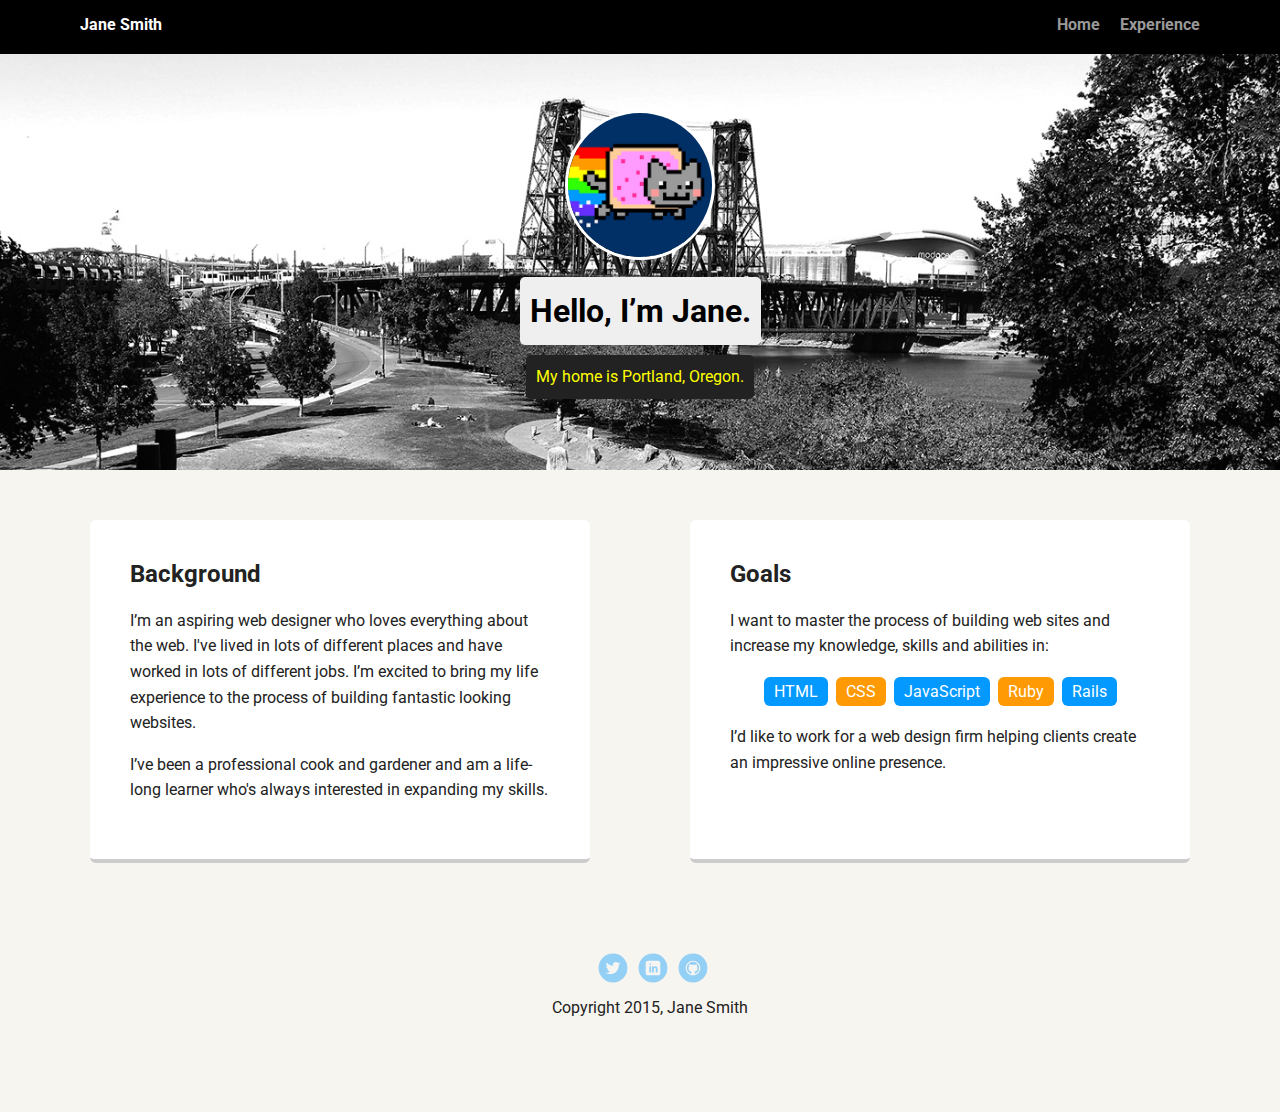
==== portfolio_update_v1/index.html @ 46cabaf5 "Updated Files to the Correct Project 1" ====
<!doctype html>
<html lang="en">
<head>
  <meta charset="utf-8">
  <title>Jane Smith's Profile</title>
  <meta name="viewport" content="width=device-width, initial-scale=1.0">
  <link rel="stylesheet" href="styles.css">
  <link href="https://fonts.googleapis.com/css?family=Muli%7CRoboto:400,300,500,700,900" rel="stylesheet"></head>
  <body>

    <div class="main-nav">
        <ul class="nav">
          <li class="name">Jane Smith</li>
          <li><a href="#">Home</a></li>
          <li><a href="#">Experience</a></li>
        </ul>
    </div>

    <header>
      <img src="images/me.png" alt="Drawing of Jane Smith" class="profile-image">
      <h1 class="tag name">Hello, I’m Jane.</h1>
      <p class="tag location">My home is Portland, Oregon.</p>
    </header>

    <main class="flex">
      <div class="card">
        <h2>Background</h2>
        <p>I’m an aspiring web designer who loves everything about the web. I've lived in lots of different places and have worked in lots of different jobs. I’m excited to bring my life experience to the process of building fantastic looking websites.</p>
        <p>I’ve been a professional cook and gardener and am a life-long learner who's always interested in expanding my skills.</p>
      </div> 

      <div class="card">
        <h2>Goals</h2>
        <p>I want to master the process of building web sites and increase my knowledge, skills and abilities in:</p>
        <ul class="skills">
          <li>HTML</li>
          <li>CSS</li>
          <li>JavaScript</li>
          <li>Ruby</li>
          <li>Rails</li>
        </ul>
        <p>I’d like to work for a web design firm helping clients create an impressive online presence.</p>
      </div> 

    </main>
    <footer>
      <ul>
        <li><a href="#" class="social twitter">Twitter</a></li>
        <li><a href="#" class="social linkedin">LinkedIn</a></li>
        <li><a href="#" class="social github">Github</a></li>
      </ul>
      <p class="copyright">Copyright 2015, Jane Smith</p>
    </footer>
  </body>
  </html>
---- portfolio_update_v1/styles.css ----
/* Global Layout Set-up */
* { 
  box-sizing: border-box;
}
  
body {
  margin: 0;
  padding: 0;
  text-align: center;
  font-family: 'Roboto', sans-serif;
  color: #222;
  background: #f7f5f0;
}
/* Link Styles */

a {
  text-decoration: none;
  color: #999;
}
a:hover {
  color: #6633ff;
}

/* Section Styles */

.main-nav {
  width: 100%;
  background: black;
  min-height: 30px;
  padding: 10px;
  position: fixed;
  text-align: center;
}
.nav {
  display: flex;
  justify-content: space-around;
  font-weight: 700;
  list-style-type: none;
  margin: 0 auto;
  padding: 0;
}

.nav .name {
    display: block;
    margin-right: auto;
    color: white;
}
.nav li {
  padding: 5px 10px 10px 10px;
}
.nav a {
  transition: all .5s;
}
.nav a:hover {
  color: white
}

header {
  text-align: center;
  background: url('images/portland.jpg') no-repeat top center ;
  background-size: cover;
  overflow: hidden;
  padding-top: 60px;
}
header {
  line-height: 1.5;
}
header .profile-image {
  margin-top: 50px;
  width: 150px;
  height: 150px;
  border-radius: 50%;
  border: 3px solid white;
  transition: all .5s;
}
header .profile-image:hover {
  transform: scale(1.2) rotate(5deg);
}
.tag {
  background-color: #efefef;
  color: black;
  padding: 10px;
  border-radius: 5px;
  display: table;
  margin: 10px auto;
} 
.location {
  background-color: #222;
  color: yellow;
}
.card {
  margin: 30px;
  padding: 20px 40px 40px;
  max-width: 500px;
  text-align: left;
  background: #fff;
  border-bottom: 4px solid #ccc;
  border-radius: 6px;
  transition: all .5s;
}
.card:hover {
  border-color: #ff99ff;
}

ul.skills {
  padding: 0;
  text-align: center;
}

.skills li {
  border-radius: 6px;
  display: inline-block;
  background: #ff9904;
  color: white;
  padding: 5px 10px;
  margin: 2px;
}

.skills li:nth-child(odd) {
  background: #0399ff;
}

footer {
  width: 100%;
  min-height: 30px;
  padding: 20px 0 40px 20px;
}

footer .copyright {
  top: -8px;
  font-size: .75em;
}

footer ul {
  list-style-type: none;
  margin: 0;
  padding: 0;
}

footer ul li {
  display: inline-block;
}

a.social {
  display: inline-block;
  text-indent: -9999px;
  margin-left: 5px;
  width: 30px;
  height: 30px;
  background-size: 30px 30px;
  opacity: .4;
  transition: all .5s;
}
a.twitter {
  background-image: url(images/twitter.svg);
}
a.linkedin {
  background-image: url(images/linkedin.svg);
}
a.github {
  background-image: url(images/github.svg);
}
a.social:hover {
  opacity: 1;
}
.clearfix {
  clear: both;
}

/* Styles for larger screens */
@media screen and (min-width: 720px) {
  
  .flex {
      display: -ms-flexbox;      /* TWEENER - IE 10 */
      display: flex; 
      max-width: 1200px;
      -ms-flex-pack: distribute;
      justify-content: space-around;
      margin: 0 auto;
  }

  header {
    min-height: 470px;
  }

  .nav {
    max-width: 1200px;
    padding: 0 30px;
  }


  main {
    padding-top: 20px;
  }

  main p {
    line-height: 1.6em;
  }

  footer {
    font-size: 1.3em;
    max-width: 1200px;
    margin: 40px auto;
  }

}
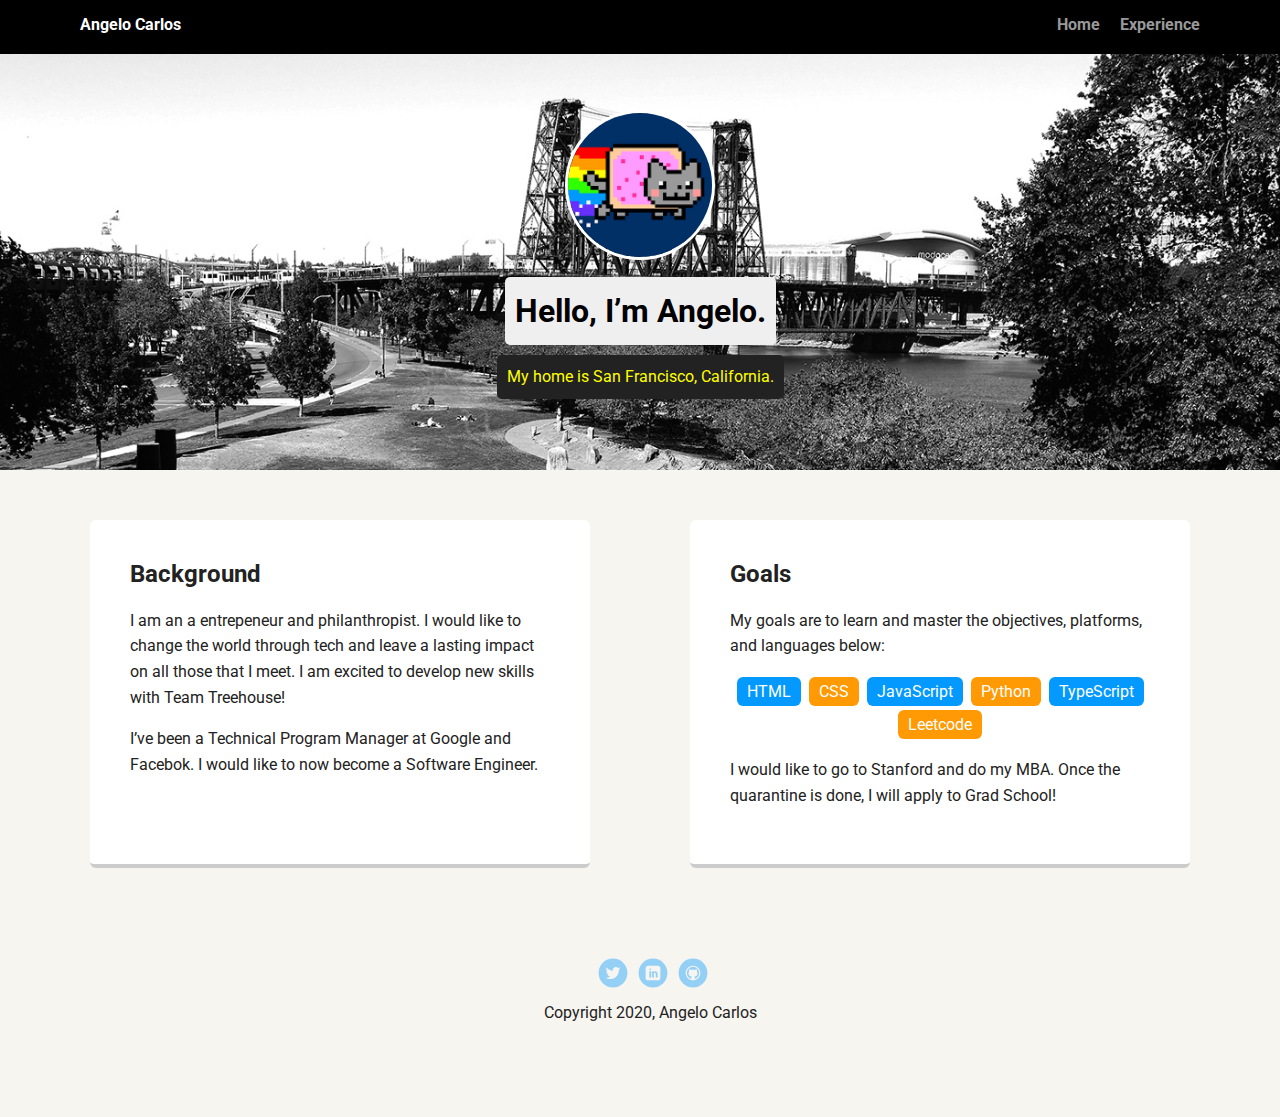
==== commit 1054fa84: "Update Index File To Angelo Specifications" ====
--- a/portfolio_update_v1/index.html
+++ b/portfolio_update_v1/index.html
@@ -2,7 +2,7 @@
 <html lang="en">
 <head>
   <meta charset="utf-8">
-  <title>Jane Smith's Profile</title>
+  <title>Angelo Carlos's Profile</title>
   <meta name="viewport" content="width=device-width, initial-scale=1.0">
   <link rel="stylesheet" href="styles.css">
   <link href="https://fonts.googleapis.com/css?family=Muli%7CRoboto:400,300,500,700,900" rel="stylesheet"></head>
@@ -10,7 +10,7 @@
 
     <div class="main-nav">
         <ul class="nav">
-          <li class="name">Jane Smith</li>
+          <li class="name">Angelo Carlos</li>
           <li><a href="#">Home</a></li>
           <li><a href="#">Experience</a></li>
         </ul>
@@ -18,28 +18,29 @@
 
     <header>
       <img src="images/me.png" alt="Drawing of Jane Smith" class="profile-image">
-      <h1 class="tag name">Hello, I’m Jane.</h1>
-      <p class="tag location">My home is Portland, Oregon.</p>
+      <h1 class="tag name">Hello, I’m Angelo.</h1>
+      <p class="tag location">My home is San Francisco, California.</p>
     </header>
 
     <main class="flex">
       <div class="card">
         <h2>Background</h2>
-        <p>I’m an aspiring web designer who loves everything about the web. I've lived in lots of different places and have worked in lots of different jobs. I’m excited to bring my life experience to the process of building fantastic looking websites.</p>
-        <p>I’ve been a professional cook and gardener and am a life-long learner who's always interested in expanding my skills.</p>
+        <p>I am an a entrepeneur and philanthropist. I would like to change the world through tech and leave a lasting impact on all those that I meet. I am excited to develop new skills with Team Treehouse!</p>
+        <p>I’ve been a Technical Program Manager at Google and Facebok. I would like to now become a Software Engineer.</p>
       </div> 
 
       <div class="card">
         <h2>Goals</h2>
-        <p>I want to master the process of building web sites and increase my knowledge, skills and abilities in:</p>
+        <p>My goals are to learn and master the objectives, platforms, and languages below:</p>
         <ul class="skills">
           <li>HTML</li>
           <li>CSS</li>
           <li>JavaScript</li>
-          <li>Ruby</li>
-          <li>Rails</li>
+          <li>Python</li>
+          <li>TypeScript</li>
+          <li>Leetcode</li>
         </ul>
-        <p>I’d like to work for a web design firm helping clients create an impressive online presence.</p>
+        <p>I would like to go to Stanford and do my MBA. Once the quarantine is done, I will apply to Grad School!</p>
       </div> 
 
     </main>
@@ -49,7 +50,7 @@
         <li><a href="#" class="social linkedin">LinkedIn</a></li>
         <li><a href="#" class="social github">Github</a></li>
       </ul>
-      <p class="copyright">Copyright 2015, Jane Smith</p>
+      <p class="copyright">Copyright 2020, Angelo Carlos</p>
     </footer>
   </body>
   </html>
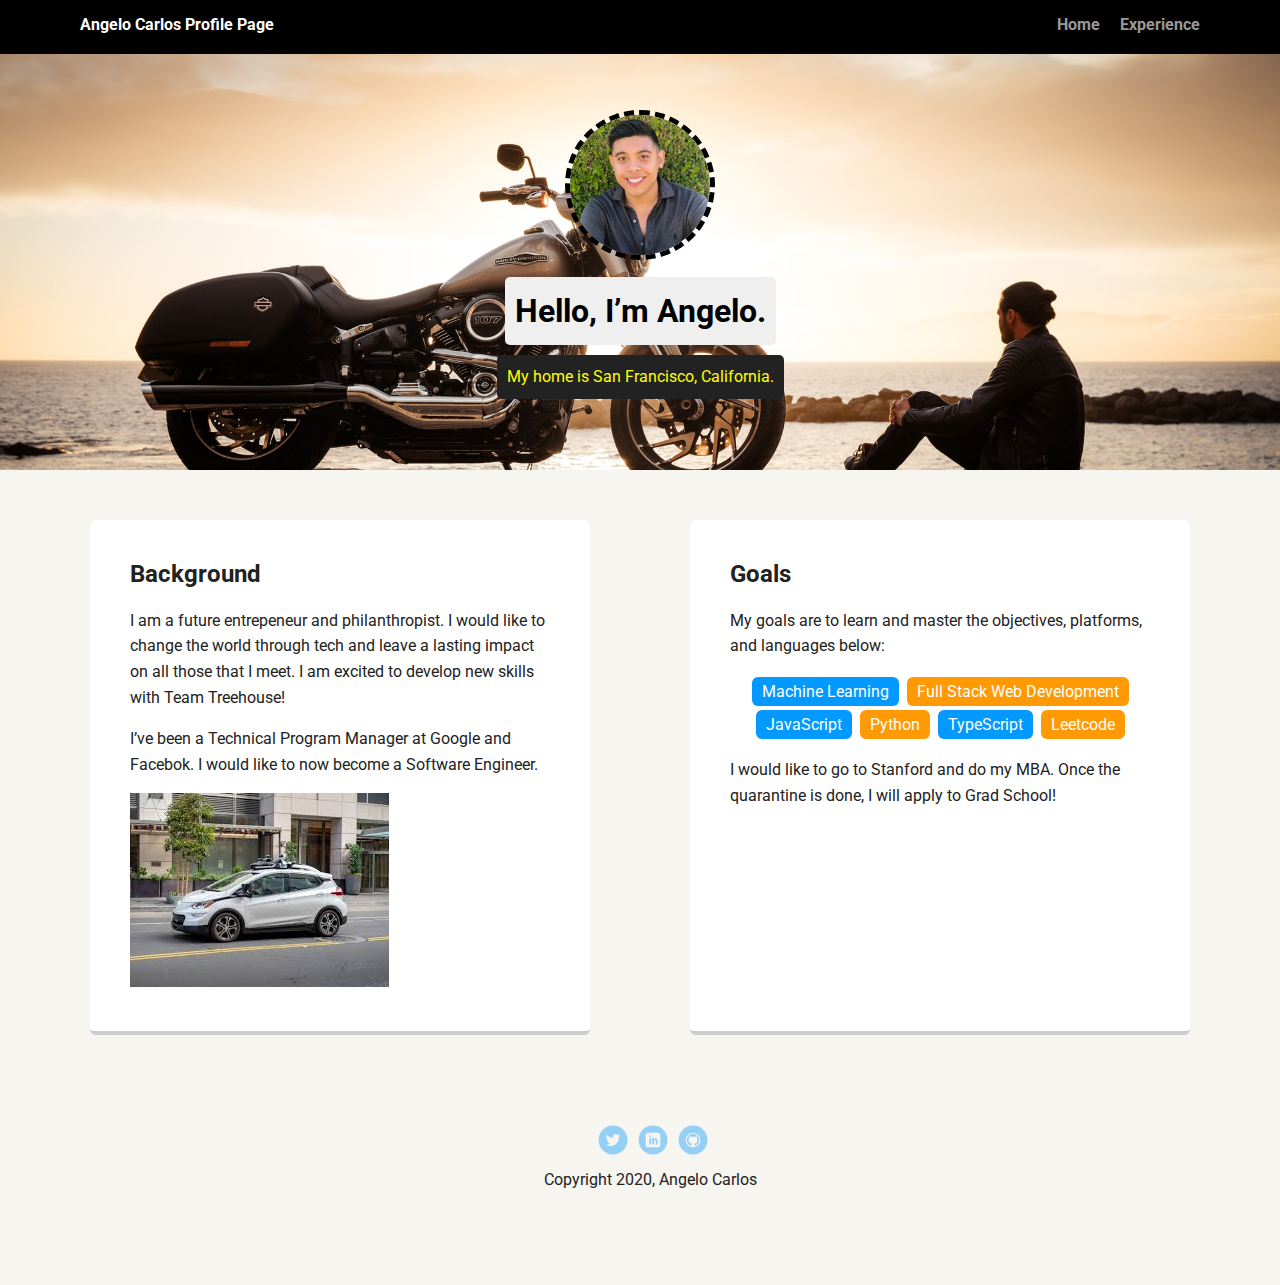
==== commit 6db89dec: "Almost Final Project 1" ====
--- a/portfolio_update_v1/index.html
+++ b/portfolio_update_v1/index.html
@@ -10,14 +10,14 @@
 
     <div class="main-nav">
         <ul class="nav">
-          <li class="name">Angelo Carlos</li>
-          <li><a href="#">Home</a></li>
-          <li><a href="#">Experience</a></li>
+          <li class="name">Angelo Carlos Profile Page</li>
+          <li><a href="index.html">Home</a></li>
+          <li><a href="experience.html">Experience</a></li>
         </ul>
     </div>
 
     <header>
-      <img src="images/me.png" alt="Drawing of Jane Smith" class="profile-image">
+      <img src="images/Angelo.jpg" alt="Photo of Angelo Carlos" class="profile-image">
       <h1 class="tag name">Hello, I’m Angelo.</h1>
       <p class="tag location">My home is San Francisco, California.</p>
     </header>
@@ -25,16 +25,19 @@
     <main class="flex">
       <div class="card">
         <h2>Background</h2>
-        <p>I am an a entrepeneur and philanthropist. I would like to change the world through tech and leave a lasting impact on all those that I meet. I am excited to develop new skills with Team Treehouse!</p>
+        <p>I am a future entrepeneur and philanthropist. I would like to change the world through tech and leave a lasting impact on all those that I meet. I am excited to develop new skills with Team Treehouse!</p>
         <p>I’ve been a Technical Program Manager at Google and Facebok. I would like to now become a Software Engineer.</p>
+        <img src="images/Waymo.jpeg" alt="Photo of Waymo Self Driving Car" class="profile-image">
       </div> 
+
+     
 
       <div class="card">
         <h2>Goals</h2>
         <p>My goals are to learn and master the objectives, platforms, and languages below:</p>
         <ul class="skills">
-          <li>HTML</li>
-          <li>CSS</li>
+          <li>Machine Learning</li>
+          <li>Full Stack Web Development</li>
           <li>JavaScript</li>
           <li>Python</li>
           <li>TypeScript</li>
@@ -43,12 +46,14 @@
         <p>I would like to go to Stanford and do my MBA. Once the quarantine is done, I will apply to Grad School!</p>
       </div> 
 
+   
+    
     </main>
     <footer>
       <ul>
-        <li><a href="#" class="social twitter">Twitter</a></li>
-        <li><a href="#" class="social linkedin">LinkedIn</a></li>
-        <li><a href="#" class="social github">Github</a></li>
+        <li><a href="https://twitter.com/theangelocarlos" target="_blank" class="social twitter">Twitter</a></li>
+        <li><a href="https://www.linkedin.com/in/angeloocampo/" target="_blank" class="social linkedin">LinkedIn</a></li>
+        <li><a href="https://github.com/angelocarlosyt" target="_blank" class="social github">Github</a></li>
       </ul>
       <p class="copyright">Copyright 2020, Angelo Carlos</p>
     </footer>
--- a/portfolio_update_v1/styles.css
+++ b/portfolio_update_v1/styles.css
@@ -57,7 +57,7 @@
 
 header {
   text-align: center;
-  background: url('images/portland.jpg') no-repeat top center ;
+  background: url('images/Bike.jpeg') no-repeat top center ;
   background-size: cover;
   overflow: hidden;
   padding-top: 60px;
@@ -70,7 +70,7 @@
   width: 150px;
   height: 150px;
   border-radius: 50%;
-  border: 3px solid white;
+  border: 5px dashed black;
   transition: all .5s;
 }
 header .profile-image:hover {
